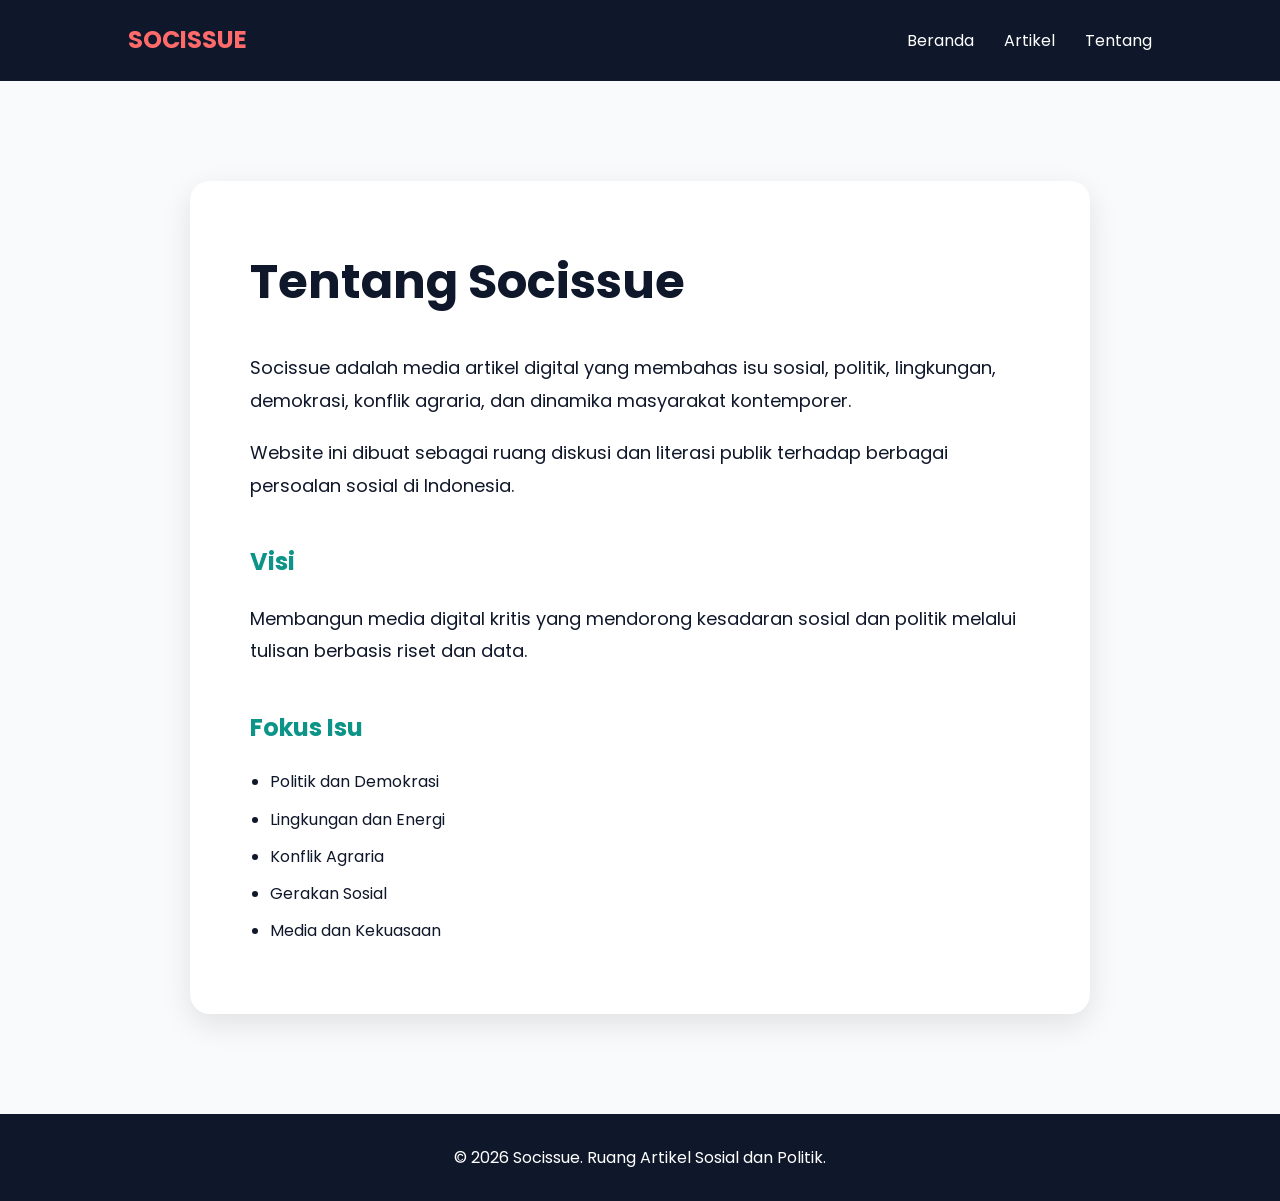
==== about.html @ e4d20b33 "first commit" ====
<!DOCTYPE html>
<html lang="id">

<head>

    <meta charset="UTF-8">

    <meta name="viewport"
    content="width=device-width, initial-scale=1.0">

    <title>Tentang Socissue</title>

    <!-- Google Fonts -->
    <link href="https://fonts.googleapis.com/css2?family=Poppins:wght@300;400;500;600;700&display=swap" rel="stylesheet">

    <!-- CSS -->
    <link rel="stylesheet"
    href="css/style.css">

</head>

<body>

<!-- HEADER -->
<header>

<nav class="navbar">

<div class="logo">
SOCISSUE
</div>

<ul class="nav-links">

<li>
<a href="index.html">
Beranda
</a>
</li>

<li>
<a href="artikel-dieng.html">
Artikel
</a>
</li>

<li>
<a href="about.html">
Tentang
</a>
</li>

</ul>

</nav>

</header>

<!-- ABOUT -->
<section class="about-section">

<div class="about-container">

<h1>
Tentang Socissue
</h1>

<p>
Socissue adalah media artikel digital
yang membahas isu sosial, politik,
lingkungan, demokrasi, konflik agraria,
dan dinamika masyarakat kontemporer.
</p>

<p>
Website ini dibuat sebagai ruang
diskusi dan literasi publik terhadap
berbagai persoalan sosial di Indonesia.
</p>

<h2>
Visi
</h2>

<p>
Membangun media digital kritis yang
mendorong kesadaran sosial dan politik
melalui tulisan berbasis riset dan data.
</p>

<h2>
Fokus Isu
</h2>

<ul>

<li>Politik dan Demokrasi</li>

<li>Lingkungan dan Energi</li>

<li>Konflik Agraria</li>

<li>Gerakan Sosial</li>

<li>Media dan Kekuasaan</li>

</ul>

</div>

</section>

<!-- FOOTER -->
<footer>

<p>
© 2026 Socissue.
Ruang Artikel Sosial dan Politik.
</p>

</footer>

<!-- JAVASCRIPT -->
<script src="js/script.js"></script>

</body>
</html>
---- css/style.css ----
*{
    margin:0;
    padding:0;
    box-sizing:border-box;
}

body{
    font-family:'Poppins',sans-serif;
    background:#F8FAFC;
    color:#0F172A;
    line-height:1.7;
}

/* NAVBAR */

.navbar{
    display:flex;
    justify-content:space-between;
    align-items:center;

    padding:20px 10%;

    background:#0F172A;

    position:sticky;
    top:0;

    z-index:1000;
}

.logo{
    color:#FF6B6B;
    font-size:24px;
    font-weight:700;
}

.nav-links{
    display:flex;
    gap:30px;
    list-style:none;
}

.nav-links a{
    color:white;
    text-decoration:none;
    transition:0.3s;
}

.nav-links a:hover{
    color:#FF6B6B;
}

/* HERO */

.hero{

    height:90vh;

    display:flex;
    justify-content:center;
    align-items:center;
    text-align:center;

    background:
    linear-gradient(
        rgba(13,148,136,0.75),
        rgba(13,148,136,0.75)
    ),
    url('../assets/hero.jpg');

    background-size:cover;
    background-position:center;

    color:white;
}

.hero-content h1{
    font-size:60px;
    margin-bottom:20px;
}

.hero-content p{
    font-size:18px;
    margin-bottom:30px;
}

.btn{
    display:inline-block;

    padding:14px 28px;

    background:#FF6B6B;
    color:white;

    text-decoration:none;

    border-radius:10px;

    transition:0.3s;
}

.btn:hover{
    background:#0D9488;
}

/* FEATURED */

.featured{
    padding:80px 10%;
}

.featured h2{
    margin-bottom:40px;
    font-size:36px;
}

.card{
    display:grid;
    grid-template-columns:1fr 1fr;

    background:white;

    border-radius:20px;

    overflow:hidden;

    box-shadow:0 10px 30px rgba(0,0,0,0.1);
}

.card img{
    width:100%;
    height:100%;
    object-fit:cover;
}

.card-content{
    padding:40px;
}

.category{
    background:#0D9488;
    color:white;

    padding:8px 14px;

    border-radius:30px;

    font-size:14px;
}

.card-content h3{
    margin-top:20px;
    margin-bottom:20px;

    font-size:32px;
}

.card-content a{
    color:#FF6B6B;
    text-decoration:none;
    font-weight:600;
}

/* FOOTER */

footer{
    background:#0F172A;
    color:white;

    text-align:center;

    padding:30px;
}

/* RESPONSIVE */

@media(max-width:768px){

    .navbar{
        flex-direction:column;
        gap:20px;
    }

    .hero-content h1{
        font-size:40px;
    }

    .card{
        grid-template-columns:1fr;
    }

}.navbar.active{
    background:#08101f;
    transition:0.3s;
}
/* ========================= */
/* SMOOTH SCROLL */
/* ========================= */

html{
    scroll-behavior:smooth;
}

/* ========================= */
/* NAVBAR ACTIVE */
/* ========================= */

.navbar.active{

    background:rgba(13,148,136,0.95);

    backdrop-filter:blur(10px);

    box-shadow:
    0 5px 20px rgba(0,0,0,0.2);

    transition:0.3s;
}

/* ========================= */
/* NAVBAR HOVER EFFECT */
/* ========================= */

.nav-links a{
    position:relative;
}

.nav-links a::after{

    content:'';

    width:0;
    height:2px;

    background:#FF6B6B;

    position:absolute;

    left:0;
    bottom:-5px;

    transition:0.3s;
}

.nav-links a:hover::after{
    width:100%;
}

/* ========================= */
/* ABOUT SECTION */
/* ========================= */

.about-section{

    padding:100px 10%;

    min-height:100vh;
}

.about-container{

    max-width:900px;

    margin:auto;

    background:white;

    padding:60px;

    border-radius:20px;

    box-shadow:
    0 10px 30px rgba(0,0,0,0.1);
}

.about-container h1{

    font-size:48px;

    margin-bottom:30px;

    color:#0F172A;
}

.about-container h2{

    margin-top:40px;

    margin-bottom:20px;

    color:#0D9488;
}

.about-container p{

    margin-bottom:20px;

    font-size:18px;

    line-height:1.8;
}

.about-container ul{

    padding-left:20px;
}

.about-container li{

    margin-bottom:10px;
}

/* ========================= */
/* CARD HOVER EFFECT */
/* ========================= */

.card{
    transition:0.3s;
}

.card:hover{

    transform:translateY(-10px);

    box-shadow:
    0 20px 40px rgba(0,0,0,0.15);
}

/* ========================= */
/* BUTTON EFFECT */
/* ========================= */

.btn{
    transition:0.3s;
}

.btn:hover{

    transform:scale(1.05);

    background:#0D9488;
}

/* ========================= */
/* FEATURED TITLE */
/* ========================= */

.featured h2{

    position:relative;

    display:inline-block;
}

.featured h2::after{

    content:'';

    width:60%;

    height:4px;

    background:#FF6B6B;

    position:absolute;

    left:0;
    bottom:-10px;
}

/* ========================= */
/* RESPONSIVE */
/* ========================= */

@media(max-width:768px){

    .hero-content h1{
        font-size:40px;
    }

    .about-container{
        padding:30px;
    }

    .nav-links{
        flex-direction:column;
    }

    .featured h2{
        font-size:28px;
    }

    .about-container h1{
        font-size:36px;
    }

}
/* ========================= */
/* ARTICLE HERO */
/* ========================= */

.article-hero{

    height:70vh;

    background:
    linear-gradient(
        rgba(15,23,42,0.7),
        rgba(15,23,42,0.7)
    ),
    url('../assets/dieng.jpg');

    background-size:cover;

    background-position:center;

    display:flex;

    justify-content:center;

    align-items:center;

    text-align:center;

    color:white;
}

.article-overlay{

    max-width:800px;

    padding:20px;
}

.article-category{

    background:#FF6B6B;

    padding:10px 20px;

    border-radius:30px;

    font-size:14px;
}

.article-overlay h1{

    font-size:64px;

    margin-top:20px;

    margin-bottom:20px;
}

.article-overlay p{

    font-size:20px;
}

/* ========================= */
/* ARTICLE CONTENT */
/* ========================= */

.article-content{

    padding:100px 10%;
}

.article-container{

    max-width:900px;

    margin:auto;

    background:white;

    padding:60px;

    border-radius:20px;

    box-shadow:
    0 10px 30px rgba(0,0,0,0.08);
}

.article-author{

    color:#0D9488;

    font-weight:600;

    margin-bottom:30px;
}

.article-container h2{

    margin-top:50px;

    margin-bottom:20px;

    font-size:36px;

    color:#0F172A;
}

.article-container p{

    margin-bottom:25px;

    font-size:18px;

    line-height:1.9;

    color:#334155;
}

.article-container ul{

    padding-left:25px;

    margin-bottom:30px;
}

.article-container li{

    margin-bottom:15px;

    line-height:1.8;
}

/* ========================= */
/* ARTICLE IMAGE */
/* ========================= */

.article-image{

    width:100%;

    border-radius:20px;

    margin:40px 0;
}

/* ========================= */
/* QUOTE BOX */
/* ========================= */

.quote-box{

    background:#0F172A;

    color:white;

    padding:40px;

    border-left:6px solid #FF6B6B;

    margin:50px 0;

    font-size:28px;

    font-weight:600;

    line-height:1.6;

    border-radius:20px;
}

/* ========================= */
/* STATS BOX */
/* ========================= */

.stats-box{

    background:#0D9488;

    color:white;

    padding:40px;

    margin:50px 0;

    border-radius:20px;

    text-align:center;
}

.stats-box h3{

    font-size:56px;

    margin-bottom:10px;
}

/* ========================= */
/* RESPONSIVE ARTICLE */
/* ========================= */

@media(max-width:768px){

    .article-overlay h1{
        font-size:40px;
    }

    .article-overlay p{
        font-size:18px;
    }

    .article-container{
        padding:30px;
    }

    .quote-box{
        font-size:22px;
    }

    .stats-box h3{
        font-size:40px;
    }

}
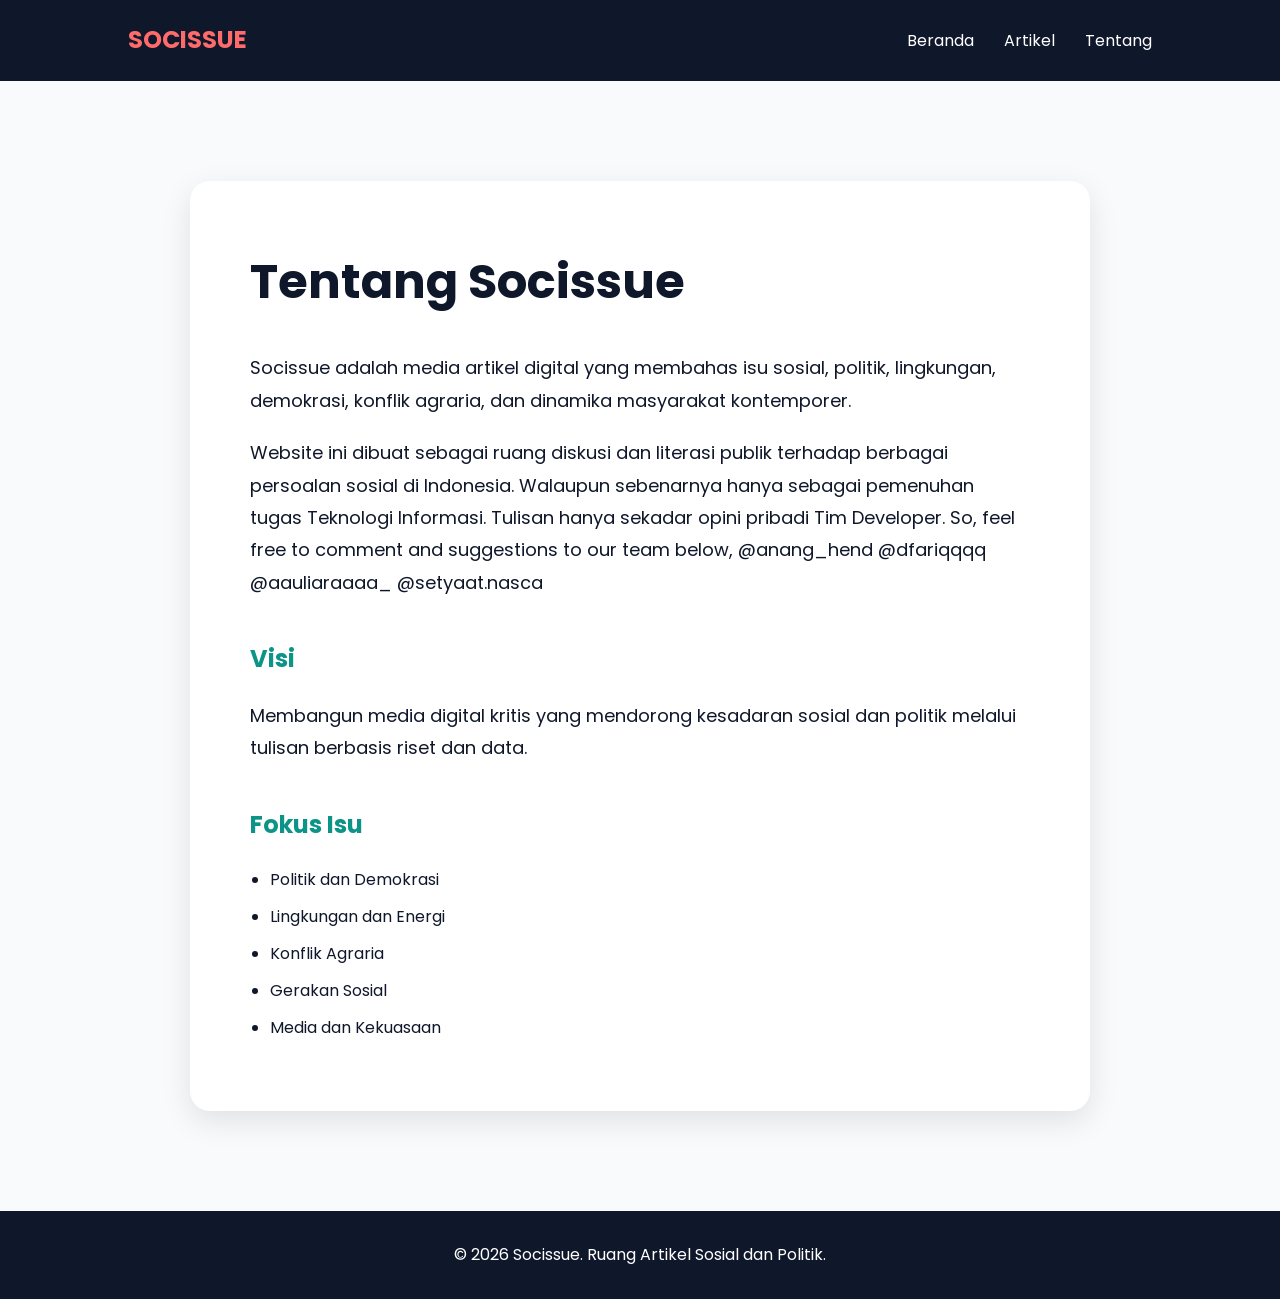
==== commit b56d3816: "mengubah tentang dan header" ====
--- a/about.html
+++ b/about.html
@@ -75,7 +75,12 @@
 <p>
 Website ini dibuat sebagai ruang
 diskusi dan literasi publik terhadap
-berbagai persoalan sosial di Indonesia.
+berbagai persoalan sosial di Indonesia. Walaupun sebenarnya hanya sebagai pemenuhan tugas Teknologi Informasi.
+Tulisan hanya sekadar opini pribadi Tim Developer. So, feel free to comment and suggestions to our team below,
+@anang_hend
+@dfariqqqq
+@aauliaraaaa_
+@setyaat.nasca
 </p>
 
 <h2>
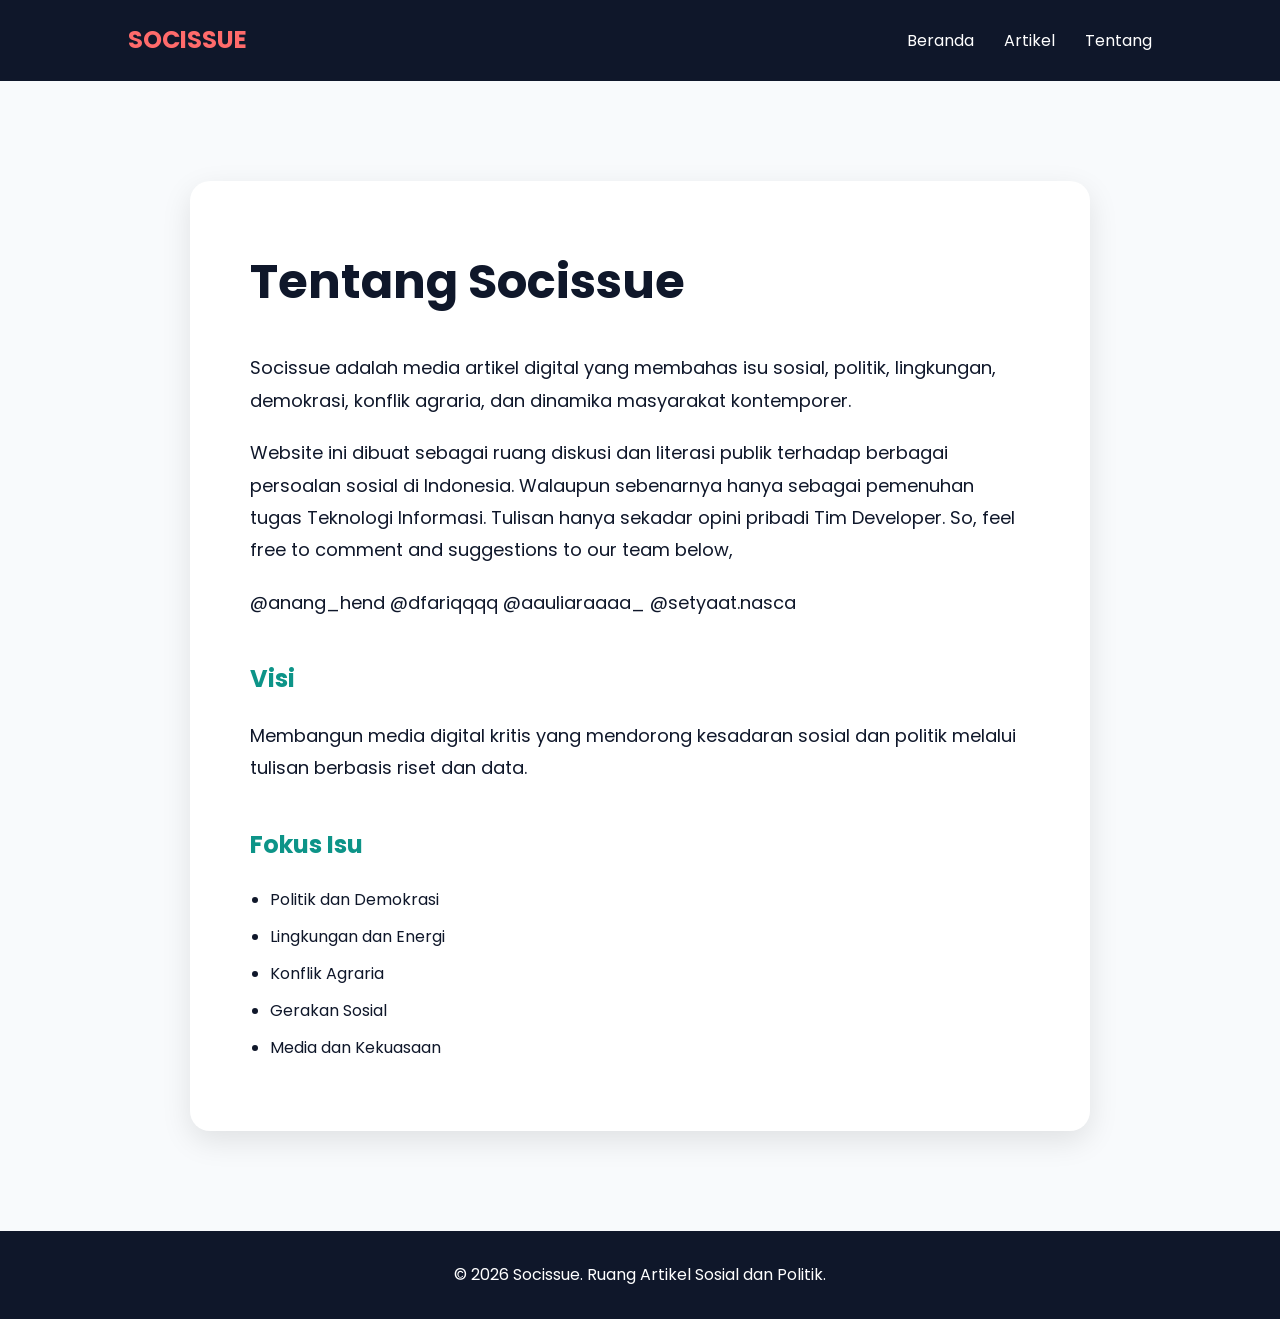
==== commit 6e556c85: "Update wesbite socissue" ====
--- a/about.html
+++ b/about.html
@@ -77,6 +77,8 @@
 diskusi dan literasi publik terhadap
 berbagai persoalan sosial di Indonesia. Walaupun sebenarnya hanya sebagai pemenuhan tugas Teknologi Informasi.
 Tulisan hanya sekadar opini pribadi Tim Developer. So, feel free to comment and suggestions to our team below,
+</p>
+<p>
 @anang_hend
 @dfariqqqq
 @aauliaraaaa_
--- a/css/style.css
+++ b/css/style.css
@@ -533,7 +533,7 @@
 
 .article-image{
 
-    width:100%;
+    width:50%;
 
     border-radius:20px;
 
